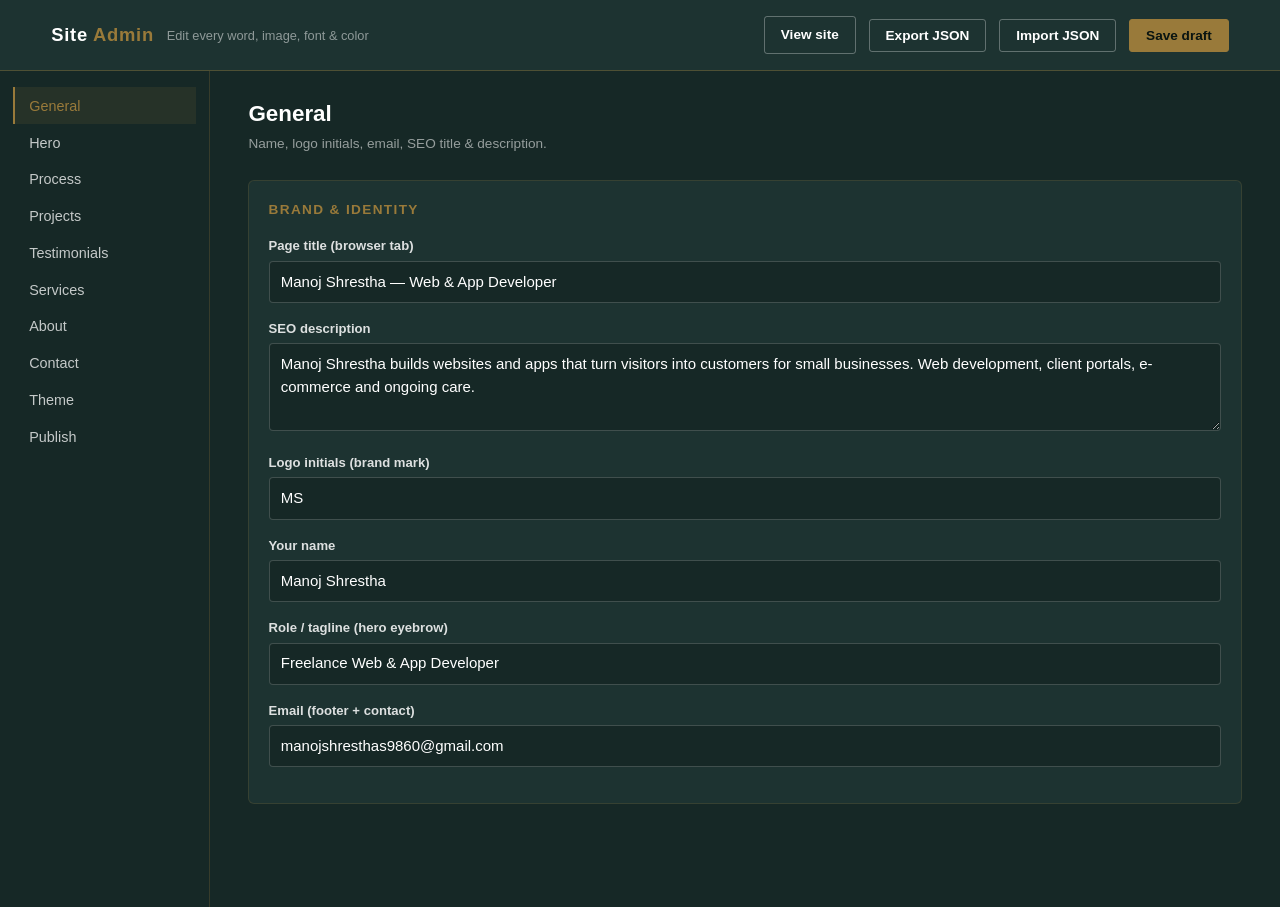
==== admin.html @ af8e817d "Add admin dashboard: edit all content, images, fonts and theme; config engine + GitHub publish" ====
<!DOCTYPE html>
<html lang="en">
<head>
  <meta charset="UTF-8" />
  <meta name="viewport" content="width=device-width, initial-scale=1.0" />
  <title>Site Admin — Edit Content &amp; Theme</title>
  <meta name="robots" content="noindex, nofollow" />
  <style>
    :root {
      --green: #1D3331;
      --green-deep: #162826;
      --gold: #997A3A;
      --paper: #F4F4F2;
    }
    * { box-sizing: border-box; }
    body {
      margin: 0;
      font-family: "Segoe UI", Arial, sans-serif;
      font-size: 15px;
      line-height: 1.5;
      background: var(--green-deep);
      color: #fff;
    }
    .topbar {
      display: flex;
      flex-wrap: wrap;
      align-items: center;
      gap: 0.8rem;
      padding: 1rem max(1rem, 4vw);
      background: var(--green);
      border-bottom: 1px solid rgba(153, 122, 58, 0.4);
      position: sticky;
      top: 0;
      z-index: 50;
    }
    .topbar h1 { margin: 0; font-size: 1.15rem; letter-spacing: 0.04em; }
    .topbar h1 span { color: var(--gold); }
    .topbar .spacer { flex: 1; }
    .btn {
      border: 1px solid rgba(255, 255, 255, 0.3);
      background: transparent;
      color: #fff;
      padding: 0.5rem 1rem;
      font-size: 0.85rem;
      font-weight: 600;
      border-radius: 3px;
      cursor: pointer;
      text-decoration: none;
      display: inline-block;
    }
    .btn:hover { border-color: var(--gold); }
    .btn.gold { background: var(--gold); border-color: var(--gold); color: #091411; }
    .btn.gold:hover { filter: brightness(1.1); }
    .btn.small { padding: 0.3rem 0.6rem; font-size: 0.75rem; }

    .wrap { display: grid; grid-template-columns: 210px 1fr; gap: 0; min-height: calc(100vh - 64px); }
    .tabs { background: var(--green-deep); padding: 1rem 0.8rem; border-right: 1px solid rgba(153, 122, 58, 0.25); }
    .tabs button {
      display: block;
      width: 100%;
      text-align: left;
      background: none;
      border: 0;
      color: rgba(255, 255, 255, 0.75);
      padding: 0.65rem 0.9rem;
      font-size: 0.9rem;
      cursor: pointer;
      border-left: 2px solid transparent;
    }
    .tabs button:hover { color: #fff; }
    .tabs button.active { color: var(--gold); border-left-color: var(--gold); background: rgba(153, 122, 58, 0.12); }

    .panel { display: none; padding: 1.6rem max(1.2rem, 3vw) 3rem; }
    .panel.active { display: block; }
    .panel h2 { margin: 0 0 0.2rem; font-size: 1.4rem; }
    .panel .hint { color: rgba(255, 255, 255, 0.55); margin: 0 0 1.6rem; font-size: 0.85rem; }

    .group { background: var(--green); border: 1px solid rgba(153, 122, 58, 0.2); border-radius: 6px; padding: 1.2rem; margin-bottom: 1.2rem; }
    .group h3 { margin: 0 0 1rem; font-size: 0.85rem; letter-spacing: 0.1em; text-transform: uppercase; color: var(--gold); }

    .field { margin-bottom: 1rem; }
    .field label { display: block; font-size: 0.82rem; font-weight: 600; color: rgba(255, 255, 255, 0.85); margin-bottom: 0.3rem; }
    .field input[type="text"], .field input[type="email"], .field textarea, .field select {
      width: 100%;
      padding: 0.55rem 0.7rem;
      font: inherit;
      color: #fff;
      background: var(--green-deep);
      border: 1px solid rgba(255, 255, 255, 0.18);
      border-radius: 4px;
    }
    .field textarea { resize: vertical; min-height: 70px; }
    .field input:focus, .field textarea:focus, .field select:focus { outline: none; border-color: var(--gold); }
    .field input[type="color"] { width: 64px; height: 38px; padding: 2px; background: var(--green-deep); border: 1px solid rgba(255,255,255,0.25); border-radius: 4px; cursor: pointer; }
    .field input[type="range"] { width: 60%; vertical-align: middle; }
    .field .range-val { display: inline-block; min-width: 3rem; color: var(--gold); font-weight: 700; }
    .field .hint { font-size: 0.75rem; color: rgba(255,255,255,0.5); margin-top: 0.25rem; }

    .imgrow { display: flex; gap: 0.8rem; align-items: flex-start; }
    .imgrow img { width: 90px; height: 90px; object-fit: cover; border: 1px solid rgba(255,255,255,0.2); border-radius: 4px; background: #000; }
    .imgrow .imgmeta { flex: 1; }

    .item {
      background: var(--green-deep);
      border: 1px solid rgba(153, 122, 58, 0.35);
      border-radius: 6px;
      padding: 1rem;
      margin-bottom: 1rem;
    }
    .item-head { display: flex; align-items: center; justify-content: space-between; margin-bottom: 0.8rem; }
    .item-head strong { color: var(--gold); font-size: 0.9rem; }
    .item .grid2 { display: grid; grid-template-columns: 1fr 1fr; gap: 0.8rem; }

    .status {
      position: fixed;
      bottom: 1rem; right: 1rem;
      background: var(--gold);
      color: #091411;
      font-weight: 700;
      padding: 0.7rem 1.1rem;
      border-radius: 4px;
      opacity: 0;
      transform: translateY(8px);
      transition: opacity 0.25s ease, transform 0.25s ease;
      pointer-events: none;
      z-index: 100;
    }
    .status.show { opacity: 1; transform: none; }

    @media (max-width: 860px) {
      .wrap { grid-template-columns: 1fr; }
      .tabs { display: flex; flex-wrap: wrap; gap: 0.3rem; border-right: 0; border-bottom: 1px solid rgba(153,122,58,0.25); }
      .tabs button { width: auto; border-left: 0; border-bottom: 2px solid transparent; }
      .tabs button.active { border-bottom-color: var(--gold); }
      .item .grid2 { grid-template-columns: 1fr; }
    }
  </style>
</head>
<body>

  <div class="topbar">
    <h1>Site <span>Admin</span></h1>
    <span style="color:rgba(255,255,255,0.5);font-size:0.8rem;">Edit every word, image, font &amp; color</span>
    <div class="spacer"></div>
    <a class="btn" href="index.html" target="_blank">View site</a>
    <button class="btn" id="btn-export">Export JSON</button>
    <button class="btn" id="btn-import">Import JSON</button>
    <input type="file" id="import-file" accept="application/json,.json" hidden />
    <button class="btn gold" id="btn-save">Save draft</button>
  </div>

  <div class="wrap">
    <nav class="tabs" id="tabs"><!-- tabs generated by admin.js --></nav>
    <main class="panels" id="panels"><!-- panels generated by admin.js --></main>
  </div>

  <div class="status" id="status"></div>

  <script src="js/site-config.js"></script>
  <script src="js/admin.js"></script>
</body>
</html>
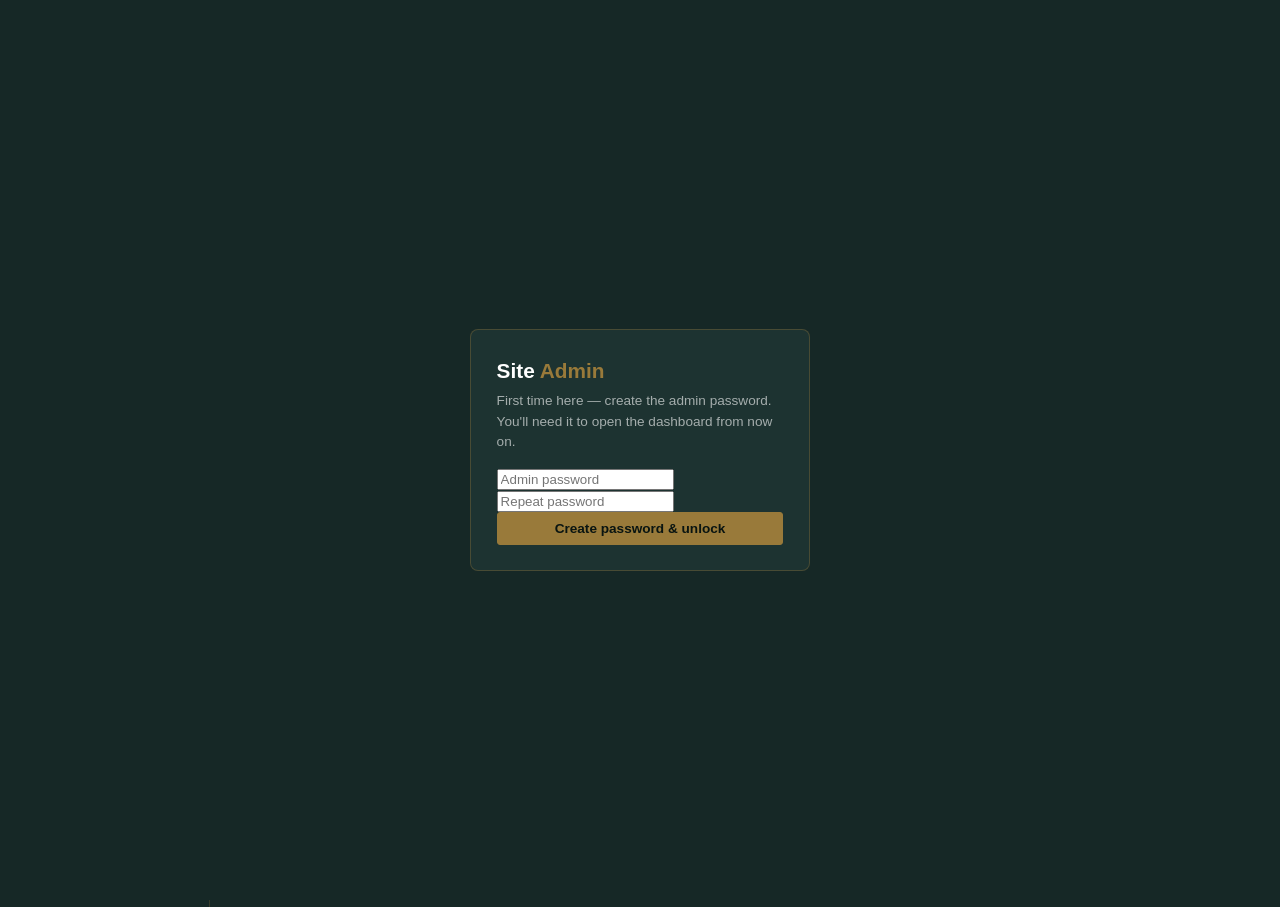
==== commit 233684a6: "Admin lock screen with password; persist GitHub token securely in browser" ====
--- a/admin.html
+++ b/admin.html
@@ -134,6 +134,40 @@
       .tabs button.active { border-bottom-color: var(--gold); }
       .item .grid2 { grid-template-columns: 1fr; }
     }
+
+    .lock {
+      position: fixed;
+      inset: 0;
+      z-index: 200;
+      background: var(--green-deep);
+      display: flex;
+      align-items: center;
+      justify-content: center;
+    }
+    .lock[hidden] { display: none; }
+    .lock-card {
+      width: min(340px, 90vw);
+      background: var(--green);
+      border: 1px solid rgba(153, 122, 58, 0.35);
+      border-radius: 8px;
+      padding: 1.6rem;
+    }
+    .lock-card h2 { margin: 0 0 0.3rem; font-size: 1.3rem; }
+    .lock-card h2 span { color: var(--gold); }
+    .lock-hint { color: rgba(255, 255, 255, 0.6); font-size: 0.85rem; margin: 0 0 1rem; }
+    .lock-card .field input {
+      width: 100%;
+      padding: 0.55rem 0.7rem;
+      font: inherit;
+      color: #fff;
+      background: var(--green-deep);
+      border: 1px solid rgba(255, 255, 255, 0.18);
+      border-radius: 4px;
+      margin-bottom: 0.6rem;
+    }
+    .lock-card .field input:focus { outline: none; border-color: var(--gold); }
+    .lock-card .btn { width: 100%; }
+    .lock-card .btn + .btn { width: auto; margin-top: 0.8rem; }
   </style>
 </head>
 <body>
@@ -156,6 +190,17 @@
 
   <div class="status" id="status"></div>
 
+  <div class="lock" id="lock">
+    <div class="lock-card">
+      <h2>Site <span>Admin</span></h2>
+      <p class="lock-hint" id="lock-hint">Enter your admin password to continue.</p>
+      <input type="password" id="lock-pass" placeholder="Admin password" autocomplete="off" />
+      <input type="password" id="lock-pass2" placeholder="Repeat password" autocomplete="off" style="display:none" />
+      <button type="button" class="btn gold" id="lock-btn">Unlock</button>
+      <button type="button" class="btn" id="lock-reset" style="display:none">Forgot password — reset</button>
+    </div>
+  </div>
+
   <script src="js/site-config.js"></script>
   <script src="js/admin.js"></script>
 </body>
